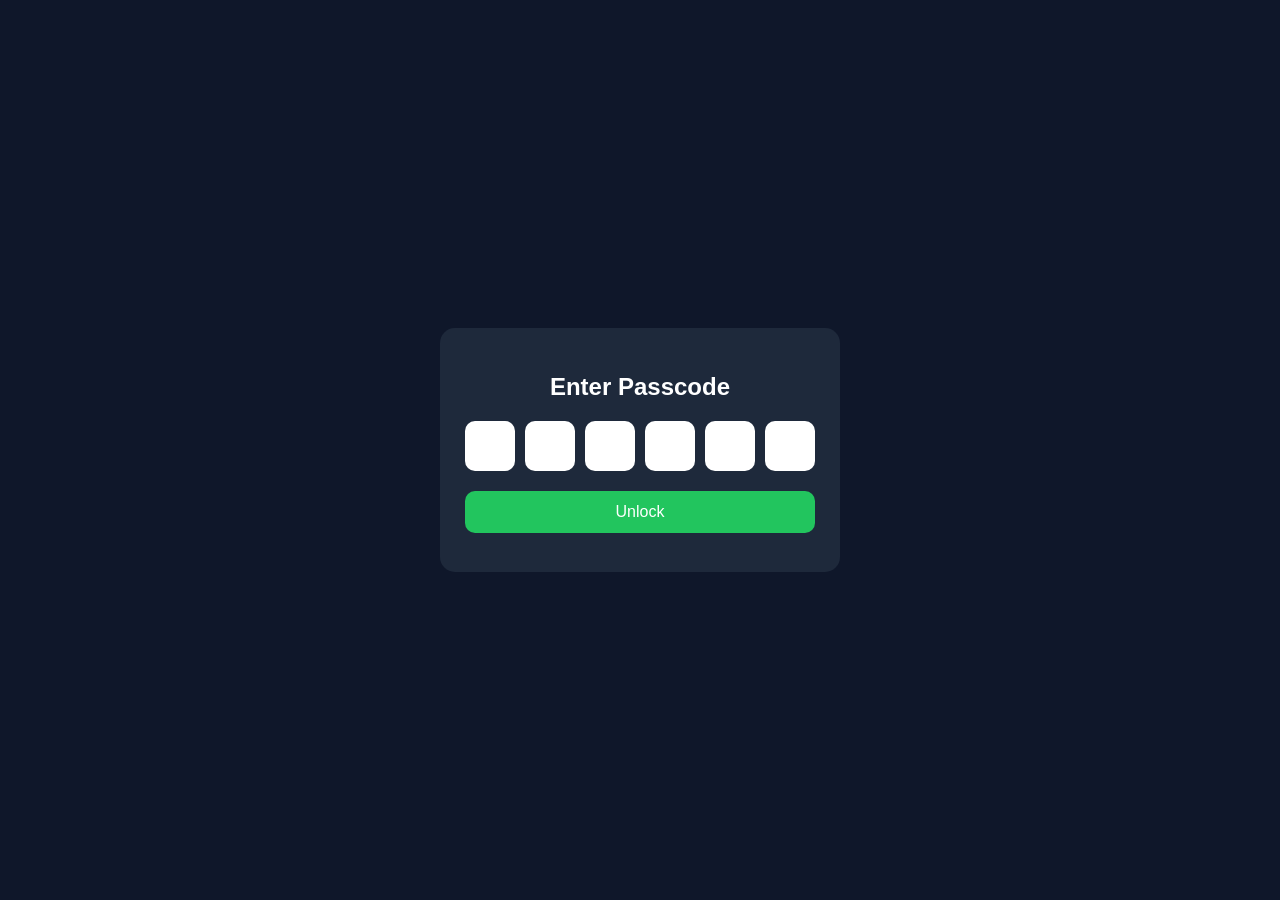
==== b1rthdayy/index.html @ ce08db2d "Update index.html" ====
<!DOCTYPE html>
<html lang="en">
<head>
<meta charset="UTF-8">
<meta name="viewport" content="width=device-width, initial-scale=1.0">
<title>Happy Birthday 🎂</title>
<link rel="icon" type="image/png" href="../images/birthday-cake-modified.png">
<link href="https://fonts.googleapis.com/css2?family=Poppins:wght@300;400;600&family=Dancing+Script:wght@700&display=swap" rel="stylesheet">
<link rel="stylesheet" href="../css/birthday.css">
</head>
<body>

<button class="btn toggle" onclick="toggleTheme()">🌙</button>

<!-- Page 1: Countdown -->
<div class="page countdown active" id="page1">
    <h1 id="count">3</h1>
</div>

<!-- Page 2: Cake -->
<div class="page" id="page2">
    <div class="card">
        <h1 class="title">Happy Birthday<br>Eden Ira 🎉</h1>
        <div id="cake" class="cake" onclick="changeCake()">🧁</div>
        <button class="btn" id="nextCakeBtn" onclick="nextPage()" disabled>Next</button>
    </div>
</div>

<!-- Page 3: Short Message typing -->
<div class="page" id="page3">
    <div class="card">
        <h2 id="message3" class="typing"></h2>
        <button class="btn" id="nextMsg3Btn" onclick="nextPage()" disabled>Next</button>
    </div>
</div>

<!-- Page 4: Gallery -->
<div class="page" id="page4">
    <div class="card">
        <h2>Memories 📸</h2>
        <div class="gallery" id="gallery">
            <img src="../images/Messenger_creation_2676B275-9C9B-4115-A849-0CD3FB883AC9.jpeg">
            <img src="../images/IMG_20260309_143331_185.jpg">
            <img src="../images/IMG_20260314_141701_776.jpg">
            <!--<img src="../images/IMG_20260314_145234_945.jpg">
            <img src="../images/IMG_20260314_140044_678.jpg">
            <img src="../images/IMG_20260303_121106_573.jpg>">-->
        </div>
        <button class="btn" id="nextGalleryBtn" onclick="nextPage()" disabled>Next</button>
    </div>
</div>

<!-- Page 5: Long Typing Message -->
<div class="page" id="page5">
    <div class="card">
        <h2 id="typing" class="typing"></h2>
        <button class="btn" id="nextTypingBtn" onclick="nextPage()" disabled>Next</button>
    </div>
</div>

<!-- Page 6: Gift + Spotify typing -->
<div class="page" id="page6">
    <div class="card">
        <h2 id="giftTitle">Tap the Gift 🎁</h2>
        <div id="giftBox" class="cake" onclick="openGift()">🎁</div>
        <p id="giftText" class="typing"></p>

        <div class="spotify-container" id="spotify">
            <iframe src="https://open.spotify.com/embed/track/1udOOSbJnytCdgvbgYOF5s"></iframe>
        </div>
    </div>
</div>

<audio id="birthdaySong" src="../audio/chamber-music.mp3"></audio>

<script src="../js/birthday.js"></script>
</body>
</html>
---- css/birthday.css ----
*{margin:0;padding:0;box-sizing:border-box;}
body{font-family:Poppins;background:linear-gradient(135deg,#ff9a9e,#fecfef,#fad0c4);min-height:100vh;overflow:hidden;color:#333;}
body::before{content:'';position:fixed;width:200%;height:200%;background:radial-gradient(circle,rgba(255,255,255,0.2) 2px,transparent 2px);background-size:50px 50px;animation:move 25s linear infinite;z-index:0;}
@keyframes move{from{transform:translate(0,0);}to{transform:translate(-200px,-200px);}}

/* dark mode */
.dark{background:linear-gradient(135deg,#1a1a2e,#16213e);color:white;}

/* pages */
.page{position:absolute;width:100%;height:100%;display:flex;justify-content:center;align-items:center;flex-direction:column;text-align:center;padding:20px;opacity:0;transform:translateX(100%);transition:0.7s ease;z-index:1;}
.page.active{opacity:1;transform:translateX(0);}
.page.prev{transform:translateX(-100%);}

/* card */
.card{background:rgba(255,255,255,0.85);backdrop-filter:blur(12px);padding:30px;border-radius:25px;box-shadow:0 15px 40px rgba(0,0,0,0.2);max-width:90%;width:350px;z-index:2;transition:all 0.5s ease;}

/* title */
.title{font-family:"Dancing Script";font-size:clamp(2rem,8vw,3.5rem);color:#ff4d6d;}

/* countdown */
.countdown h1{font-size:clamp(5rem,20vw,10rem);color:#ff4d6d;animation:bounce 1s infinite;}
@keyframes bounce{50%{transform:translateY(-20px);}}

/* cake */
.cake{font-size:clamp(5rem,18vw,9rem);cursor:pointer;transition:0.3s;}
.cake:hover{transform:scale(1.05);}

/* button */
.btn{margin-top:20px;padding:clamp(10px,2vw,15px) clamp(20px,5vw,30px);border:none;border-radius:30px;background:linear-gradient(45deg,#ff4d6d,#ff758f);color:white;font-weight:600;cursor:pointer;box-shadow:0 8px 20px rgba(255,77,109,0.4);transition:0.3s;}
.btn:hover:not(:disabled){transform:scale(1.08);}
.btn:disabled{opacity:0.5;cursor:not-allowed;}

/* gallery */
.gallery{display:flex;gap:10px;overflow-x:auto;padding:10px;scroll-behavior:smooth;}
.gallery img{width:clamp(80px,30vw,150px);border-radius:15px;}

/* typing */
.typing{font-size:clamp(0.9rem,3vw,1.1rem);line-height:1.6;text-align:center;max-height:300px;overflow-y:auto;padding:10px;}
.typing::after{content:'|';animation:blink 1s infinite;}
@keyframes blink{50%{opacity:0;}}

/* toggle */
.toggle{position:fixed;top:15px;right:15px;z-index:999;}

/* gift box fly away */
.flyAway {animation: flyAwayMove 1s forwards, flyAwayShrink 1s 1s forwards;}
@keyframes flyAwayMove {0% { transform: translate(0,0) rotate(0deg); opacity: 1; }100% { transform: translate(500px,-500px) rotate(720deg); opacity: 1; }}
@keyframes flyAwayShrink {0% { transform: translate(500px,-500px) scale(1); opacity: 1; }100% { transform: translate(500px,-500px) scale(0); opacity: 0; }}

/* responsive spotify */
.spotify-container{width:100%;max-width:350px;margin:15px auto 0;display:none;transition:all 0.5s ease;}
.spotify-container.show{display:block;}
.spotify-container iframe{width:100%;height:85px;border-radius:12px;}

/* small devices adjustments */
@media(max-width:400px){.card{padding:20px;}.btn{padding:10px 20px;}}
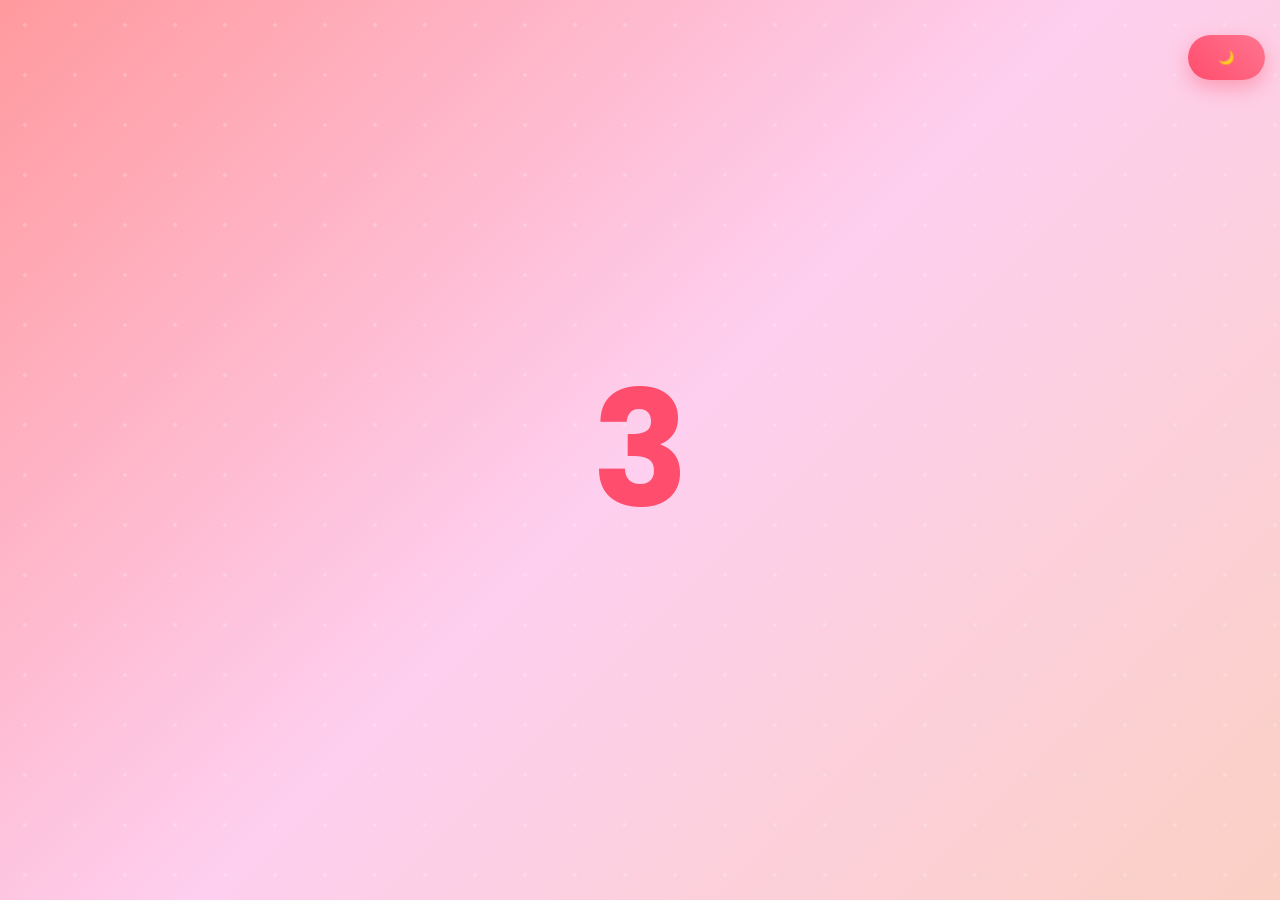
==== commit 55d6aec1: "Fix typo in image tag in index.html" ====
--- a/b1rthdayy/index.html
+++ b/b1rthdayy/index.html
@@ -42,9 +42,9 @@
             <img src="../images/Messenger_creation_2676B275-9C9B-4115-A849-0CD3FB883AC9.jpeg">
             <img src="../images/IMG_20260309_143331_185.jpg">
             <img src="../images/IMG_20260314_141701_776.jpg">
-            <!--<img src="../images/IMG_20260314_145234_945.jpg">
+            <img src="../images/IMG_20260314_145234_945.jpg">
             <img src="../images/IMG_20260314_140044_678.jpg">
-            <img src="../images/IMG_20260303_121106_573.jpg>">-->
+            <img src="../images/IMG_20260303_121106_573.jpg>l">
         </div>
         <button class="btn" id="nextGalleryBtn" onclick="nextPage()" disabled>Next</button>
     </div>
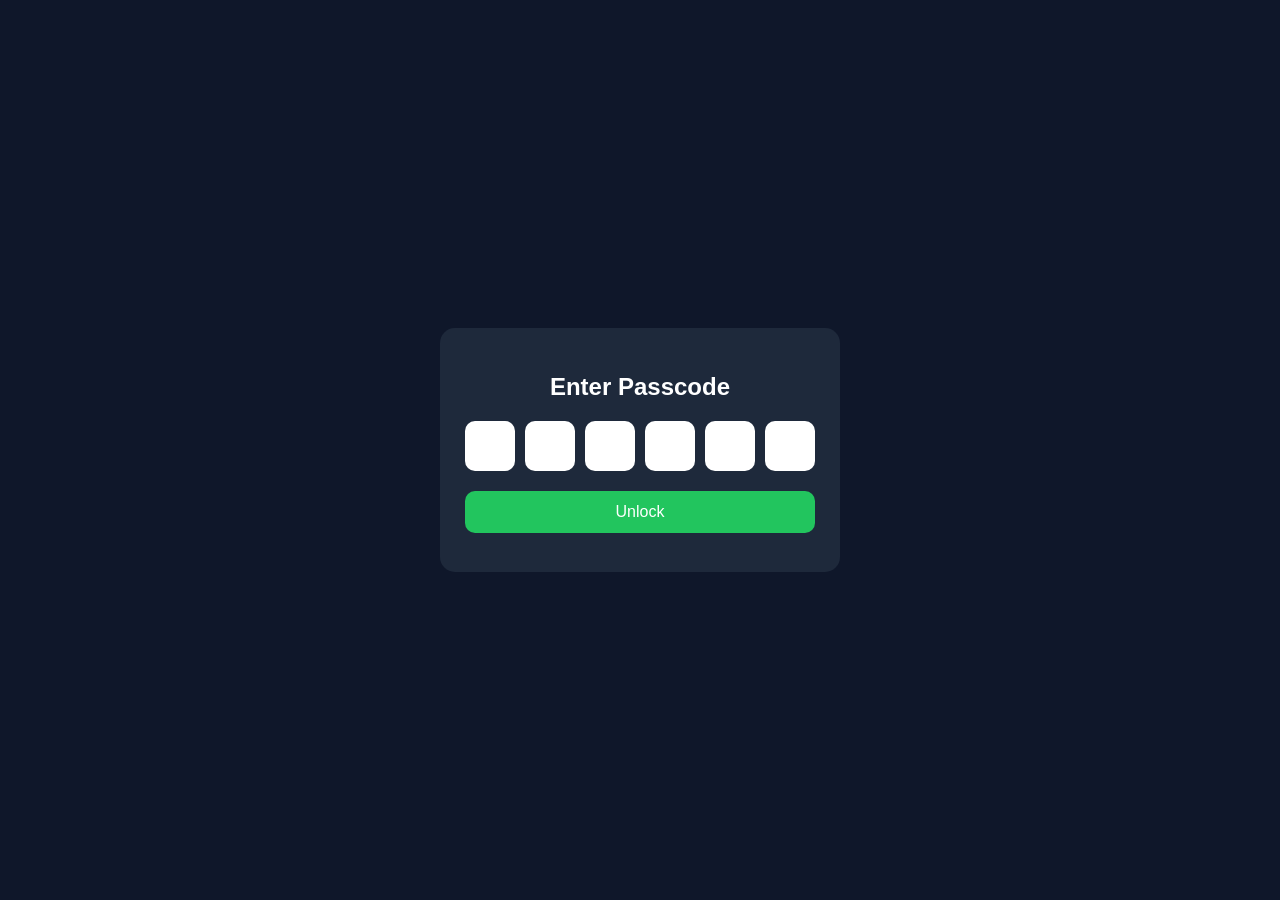
==== commit c8cc8333: "Update index.html" ====
--- a/b1rthdayy/index.html
+++ b/b1rthdayy/index.html
@@ -1,65 +1,83 @@
 <!DOCTYPE html>
 <html lang="en">
 <head>
-<meta charset="UTF-8">
-<meta name="viewport" content="width=device-width, initial-scale=1.0">
-<title>Happy Birthday 🎂</title>
-<link rel="icon" type="image/png" href="../images/birthday-cake-modified.png">
-<link href="https://fonts.googleapis.com/css2?family=Poppins:wght@300;400;600&family=Dancing+Script:wght@700&display=swap" rel="stylesheet">
-<link rel="stylesheet" href="../css/birthday.css">
+  <meta charset="UTF-8">
+  <meta name="viewport" content="width=device-width, initial-scale=1.0, user-scalable=no">
+  <title>Happy Birthday 🎂</title>
+  <link rel="icon" type="image/png" href="data:image/svg+xml,%3Csvg xmlns='http://www.w3.org/2000/svg' viewBox='0 0 100 100'%3E%3Ctext y='.9em' font-size='90'%3E🎂%3C/text%3E%3C/svg%3E">
+  <link href="https://fonts.googleapis.com/css2?family=Poppins:wght@300;400;600;700&family=Dancing+Script:wght@700&display=swap" rel="stylesheet">
+  <link rel="stylesheet" href="style.css">
 </head>
 <body>
 
-<button class="btn toggle" onclick="toggleTheme()">🌙</button>
+<button class="btn toggle" id="themeToggle">🌙</button>
 
 <!-- Page 1: Countdown -->
-<div class="page countdown active" id="page1">
-    <h1 id="count">3</h1>
+<div class="page countdown-page active" id="page1">
+  <h1 id="count">3</h1>
 </div>
 
 <!-- Page 2: Cake -->
 <div class="page" id="page2">
-    <div class="card">
-        <h1 class="title">Happy Birthday<br>Eden Ira 🎉</h1>
-        <div id="cake" class="cake" onclick="changeCake()">🧁</div>
-        <button class="btn" id="nextCakeBtn" onclick="nextPage()" disabled>Next</button>
-    </div>
+  <div class="card">
+    <h1 class="title">Happy Birthday<br>Eden Ira 🎉</h1>
+    <div id="cake" class="cake">🧁</div>
+    <button class="btn" id="nextCakeBtn" disabled>Next</button>
+  </div>
 </div>
 
 <!-- Page 3: Short Message typing -->
 <div class="page" id="page3">
-    <div class="card">
-        <h2 id="message3" class="typing"></h2>
-        <button class="btn" id="nextMsg3Btn" onclick="nextPage()" disabled>Next</button>
-    </div>
+  <div class="card">
+    <h2 id="message3" class="typing"></h2>
+    <button class="btn" id="nextMsg3Btn" disabled>Next</button>
+  </div>
 </div>
 
 <!-- Page 4: Gallery -->
 <div class="page" id="page4">
-    <div class="card">
-        <h2>Memories 📸</h2>
-        <div class="gallery" id="gallery">
-            <img src="../images/Messenger_creation_2676B275-9C9B-4115-A849-0CD3FB883AC9.jpeg">
-            <img src="../images/IMG_20260309_143331_185.jpg">
-            <img src="../images/IMG_20260314_141701_776.jpg">
-            <img src="../images/IMG_20260314_145234_945.jpg">
-            <img src="../images/IMG_20260314_140044_678.jpg">
-            <img src="../images/IMG_20260303_121106_573.jpg>l">
-        </div>
-        <button class="btn" id="nextGalleryBtn" onclick="nextPage()" disabled>Next</button>
+  <div class="card">
+    <h2>Memories 📸</h2>
+    <div class="gallery" id="gallery">
+      <!-- Using placeholder images since original paths may not exist -->
+      <img src="https://picsum.photos/id/20/150/150" alt="Memory 1">
+      <img src="https://picsum.photos/id/30/150/150" alt="Memory 2">
+      <img src="https://picsum.photos/id/40/150/150" alt="Memory 3">
+      <img src="https://picsum.photos/id/50/150/150" alt="Memory 4">
+      <img src="https://picsum.photos/id/60/150/150" alt="Memory 5">
+      <img src="https://picsum.photos/id/70/150/150" alt="Memory 6">
     </div>
+    <button class="btn" id="nextGalleryBtn" disabled>Next</button>
+  </div>
 </div>
 
 <!-- Page 5: Long Typing Message -->
 <div class="page" id="page5">
-    <div class="card">
-        <h2 id="typing" class="typing"></h2>
-        <button class="btn" id="nextTypingBtn" onclick="nextPage()" disabled>Next</button>
-    </div>
+  <div class="card">
+    <div id="typing" class="typing-long"></div>
+    <button class="btn" id="nextTypingBtn" disabled>Next</button>
+  </div>
 </div>
 
 <!-- Page 6: Gift + Spotify typing -->
 <div class="page" id="page6">
+  <div class="card">
+    <h2 id="giftTitle">Tap the Gift 🎁</h2>
+    <div id="giftBox" class="gift-box">🎁</div>
+    <p id="giftText" class="typing-gift"></p>
+    <div class="spotify-container" id="spotifyContainer">
+      <iframe src="https://open.spotify.com/embed/track/1udOOSbJnytCdgvbgYOF5s?utm_source=generator" allow="encrypted-media" loading="lazy"></iframe>
+    </div>
+  </div>
+</div>
+
+<audio id="birthdaySong" preload="auto">
+  <source src="https://www.soundhelix.com/examples/mp3/SoundHelix-Song-1.mp3" type="audio/mpeg">
+</audio>
+
+<script src="script.js"></script>
+</body>
+</html><div class="page" id="page6">
     <div class="card">
         <h2 id="giftTitle">Tap the Gift 🎁</h2>
         <div id="giftBox" class="cake" onclick="openGift()">🎁</div>
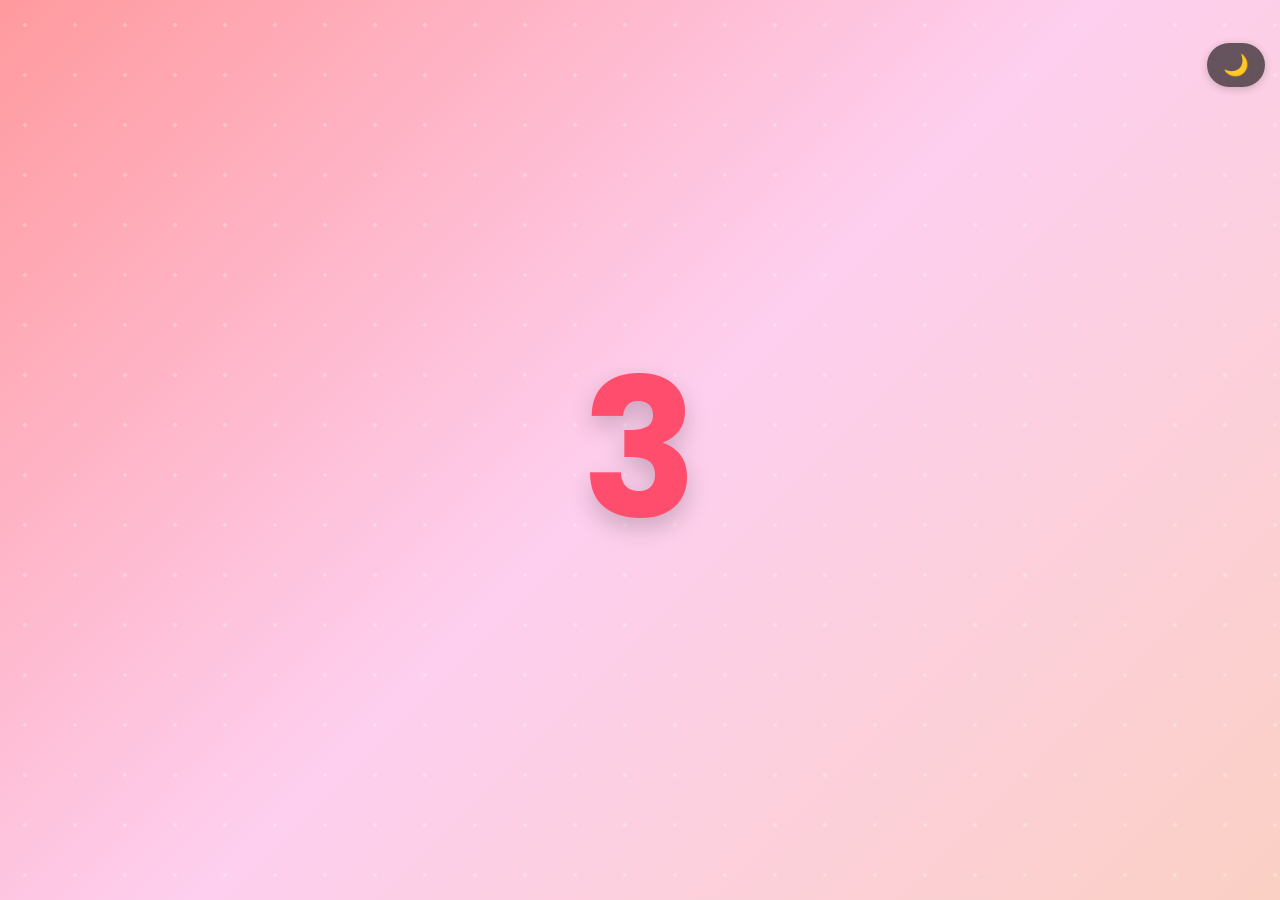
==== commit 51fe2726: "Update index.html" ====
--- a/b1rthdayy/index.html
+++ b/b1rthdayy/index.html
@@ -6,7 +6,7 @@
   <title>Happy Birthday 🎂</title>
   <link rel="icon" type="image/png" href="data:image/svg+xml,%3Csvg xmlns='http://www.w3.org/2000/svg' viewBox='0 0 100 100'%3E%3Ctext y='.9em' font-size='90'%3E🎂%3C/text%3E%3C/svg%3E">
   <link href="https://fonts.googleapis.com/css2?family=Poppins:wght@300;400;600;700&family=Dancing+Script:wght@700&display=swap" rel="stylesheet">
-  <link rel="stylesheet" href="style.css">
+  <link rel="stylesheet" href="../css/birthday.css">
 </head>
 <body>
 
@@ -29,7 +29,7 @@
 <!-- Page 3: Short Message typing -->
 <div class="page" id="page3">
   <div class="card">
-    <h2 id="message3" class="typing"></h2>
+    <div id="message3" class="typing"></div>
     <button class="btn" id="nextMsg3Btn" disabled>Next</button>
   </div>
 </div>
@@ -39,7 +39,6 @@
   <div class="card">
     <h2>Memories 📸</h2>
     <div class="gallery" id="gallery">
-      <!-- Using placeholder images since original paths may not exist -->
       <img src="https://picsum.photos/id/20/150/150" alt="Memory 1">
       <img src="https://picsum.photos/id/30/150/150" alt="Memory 2">
       <img src="https://picsum.photos/id/40/150/150" alt="Memory 3">
@@ -64,7 +63,7 @@
   <div class="card">
     <h2 id="giftTitle">Tap the Gift 🎁</h2>
     <div id="giftBox" class="gift-box">🎁</div>
-    <p id="giftText" class="typing-gift"></p>
+    <div id="giftText" class="typing-gift"></div>
     <div class="spotify-container" id="spotifyContainer">
       <iframe src="https://open.spotify.com/embed/track/1udOOSbJnytCdgvbgYOF5s?utm_source=generator" allow="encrypted-media" loading="lazy"></iframe>
     </div>
@@ -75,22 +74,6 @@
   <source src="https://www.soundhelix.com/examples/mp3/SoundHelix-Song-1.mp3" type="audio/mpeg">
 </audio>
 
-<script src="script.js"></script>
-</body>
-</html><div class="page" id="page6">
-    <div class="card">
-        <h2 id="giftTitle">Tap the Gift 🎁</h2>
-        <div id="giftBox" class="cake" onclick="openGift()">🎁</div>
-        <p id="giftText" class="typing"></p>
-
-        <div class="spotify-container" id="spotify">
-            <iframe src="https://open.spotify.com/embed/track/1udOOSbJnytCdgvbgYOF5s"></iframe>
-        </div>
-    </div>
-</div>
-
-<audio id="birthdaySong" src="../audio/chamber-music.mp3"></audio>
-
 <script src="../js/birthday.js"></script>
 </body>
 </html>
--- a/css/birthday.css
+++ b/css/birthday.css
@@ -0,0 +1,303 @@
+* {
+  margin: 0;
+  padding: 0;
+  box-sizing: border-box;
+}
+
+body {
+  font-family: 'Poppins', sans-serif;
+  background: linear-gradient(135deg, #ff9a9e, #fecfef, #fad0c4);
+  min-height: 100vh;
+  overflow: hidden;
+  color: #2d2f3b;
+  transition: background 0.4s ease, color 0.3s ease;
+}
+
+body.dark {
+  background: linear-gradient(135deg, #1a1a2e, #16213e, #0f3460);
+  color: #f0f0f0;
+}
+
+/* Animated background dots */
+body::before {
+  content: '';
+  position: fixed;
+  width: 200%;
+  height: 200%;
+  background: radial-gradient(circle, rgba(255, 255, 255, 0.25) 2px, transparent 2px);
+  background-size: 50px 50px;
+  animation: floatDots 22s linear infinite;
+  z-index: 0;
+  pointer-events: none;
+}
+
+@keyframes floatDots {
+  0% { transform: translate(0, 0); }
+  100% { transform: translate(-200px, -200px); }
+}
+
+/* Pages */
+.page {
+  position: absolute;
+  width: 100%;
+  height: 100%;
+  display: flex;
+  justify-content: center;
+  align-items: center;
+  flex-direction: column;
+  text-align: center;
+  padding: 20px;
+  opacity: 0;
+  transform: translateX(100%);
+  transition: transform 0.6s cubic-bezier(0.2, 0.9, 0.4, 1.1), opacity 0.5s ease;
+  z-index: 1;
+  overflow-y: auto;
+}
+
+.page.active {
+  opacity: 1;
+  transform: translateX(0);
+  z-index: 2;
+}
+
+.page.prev {
+  transform: translateX(-100%);
+}
+
+/* Countdown specific */
+.countdown-page h1 {
+  font-size: clamp(5rem, 20vw, 12rem);
+  color: #ff4d6d;
+  animation: bounceHeart 1s infinite ease;
+  text-shadow: 0 10px 25px rgba(0, 0, 0, 0.2);
+}
+
+@keyframes bounceHeart {
+  0%, 100% { transform: translateY(0); }
+  50% { transform: translateY(-25px); }
+}
+
+/* Card */
+.card {
+  background: rgba(255, 255, 255, 0.88);
+  backdrop-filter: blur(14px);
+  padding: 30px 25px;
+  border-radius: 40px;
+  box-shadow: 0 25px 45px rgba(0, 0, 0, 0.2);
+  max-width: 92%;
+  width: 380px;
+  transition: all 0.3s;
+  border: 1px solid rgba(255, 255, 255, 0.5);
+}
+
+body.dark .card {
+  background: rgba(25, 25, 45, 0.85);
+  backdrop-filter: blur(14px);
+  border: 1px solid rgba(255, 255, 255, 0.2);
+}
+
+/* Title */
+.title {
+  font-family: 'Dancing Script', cursive;
+  font-size: clamp(2rem, 8vw, 3.5rem);
+  color: #ff4d6d;
+  margin-bottom: 15px;
+}
+
+body.dark .title {
+  color: #ff8fa3;
+}
+
+/* Cake & Gift */
+.cake, .gift-box {
+  font-size: clamp(5rem, 18vw, 9rem);
+  cursor: pointer;
+  transition: transform 0.25s ease, filter 0.2s;
+  display: inline-block;
+}
+
+.cake:hover, .gift-box:hover {
+  transform: scale(1.08);
+  filter: drop-shadow(0 8px 20px rgba(0, 0, 0, 0.2));
+}
+
+/* Fly away animation for gift */
+.flyAway {
+  animation: flyRocket 0.9s forwards cubic-bezier(0.55, 0.085, 0.68, 0.53);
+}
+
+@keyframes flyRocket {
+  0% {
+    transform: translate(0, 0) rotate(0deg);
+    opacity: 1;
+  }
+  70% {
+    transform: translate(280px, -380px) rotate(380deg);
+    opacity: 0.9;
+  }
+  100% {
+    transform: translate(400px, -550px) rotate(540deg);
+    opacity: 0;
+    visibility: hidden;
+  }
+}
+
+/* Button */
+.btn {
+  margin-top: 28px;
+  padding: 12px 28px;
+  border: none;
+  border-radius: 60px;
+  background: linear-gradient(95deg, #ff4d6d, #ff758f);
+  color: white;
+  font-weight: 600;
+  font-size: 1rem;
+  cursor: pointer;
+  box-shadow: 0 8px 18px rgba(255, 77, 109, 0.4);
+  transition: 0.2s;
+  letter-spacing: 0.5px;
+}
+
+.btn:hover:not(:disabled) {
+  transform: scale(1.05);
+  background: linear-gradient(95deg, #ff3357, #ff5e7c);
+  box-shadow: 0 10px 22px rgba(255, 77, 109, 0.6);
+}
+
+.btn:disabled {
+  opacity: 0.5;
+  cursor: not-allowed;
+  transform: none;
+}
+
+/* Toggle button */
+.toggle {
+  position: fixed;
+  top: 18px;
+  right: 18px;
+  z-index: 999;
+  background: rgba(0, 0, 0, 0.6);
+  backdrop-filter: blur(8px);
+  box-shadow: 0 2px 8px rgba(0, 0, 0, 0.2);
+  padding: 10px 16px;
+  font-size: 1.3rem;
+}
+
+/* Gallery */
+.gallery {
+  display: flex;
+  gap: 14px;
+  overflow-x: auto;
+  padding: 12px 5px;
+  scroll-behavior: smooth;
+  margin: 15px 0 5px;
+  border-radius: 28px;
+}
+
+.gallery img {
+  width: clamp(90px, 28vw, 140px);
+  height: 130px;
+  object-fit: cover;
+  border-radius: 24px;
+  box-shadow: 0 6px 12px rgba(0, 0, 0, 0.15);
+  transition: 0.2s;
+}
+
+.gallery img:hover {
+  transform: scale(1.02);
+}
+
+/* Typing effect containers */
+.typing, .typing-long, .typing-gift {
+  font-size: clamp(0.95rem, 3.5vw, 1.2rem);
+  line-height: 1.6;
+  text-align: center;
+  max-height: 300px;
+  overflow-y: auto;
+  padding: 12px;
+  white-space: pre-wrap;
+  word-break: break-word;
+  font-weight: 500;
+}
+
+.typing-long {
+  font-size: 0.95rem;
+  max-height: 350px;
+}
+
+.typing::after, .typing-long::after, .typing-gift::after {
+  content: '|';
+  animation: blinkCursor 0.9s infinite;
+  font-weight: 300;
+}
+
+@keyframes blinkCursor {
+  0%, 100% { opacity: 1; }
+  50% { opacity: 0; }
+}
+
+/* Spotify embed */
+.spotify-container {
+  width: 100%;
+  max-width: 340px;
+  margin: 18px auto 0;
+  display: none;
+  transition: all 0.4s;
+}
+
+.spotify-container.show {
+  display: block;
+  animation: fadeSlideUp 0.5s ease;
+}
+
+@keyframes fadeSlideUp {
+  from {
+    opacity: 0;
+    transform: translateY(15px);
+  }
+  to {
+    opacity: 1;
+    transform: translateY(0);
+  }
+}
+
+.spotify-container iframe {
+  width: 100%;
+  height: 80px;
+  border-radius: 16px;
+  border: none;
+}
+
+/* Responsive touches */
+@media (max-width: 480px) {
+  .card {
+    padding: 22px 18px;
+    width: 92%;
+  }
+  .btn {
+    padding: 10px 20px;
+    font-size: 0.9rem;
+  }
+  .gallery img {
+    height: 110px;
+  }
+}/* typing */
+.typing{font-size:clamp(0.9rem,3vw,1.1rem);line-height:1.6;text-align:center;max-height:300px;overflow-y:auto;padding:10px;}
+.typing::after{content:'|';animation:blink 1s infinite;}
+@keyframes blink{50%{opacity:0;}}
+
+/* toggle */
+.toggle{position:fixed;top:15px;right:15px;z-index:999;}
+
+/* gift box fly away */
+.flyAway {animation: flyAwayMove 1s forwards, flyAwayShrink 1s 1s forwards;}
+@keyframes flyAwayMove {0% { transform: translate(0,0) rotate(0deg); opacity: 1; }100% { transform: translate(500px,-500px) rotate(720deg); opacity: 1; }}
+@keyframes flyAwayShrink {0% { transform: translate(500px,-500px) scale(1); opacity: 1; }100% { transform: translate(500px,-500px) scale(0); opacity: 0; }}
+
+/* responsive spotify */
+.spotify-container{width:100%;max-width:350px;margin:15px auto 0;display:none;transition:all 0.5s ease;}
+.spotify-container.show{display:block;}
+.spotify-container iframe{width:100%;height:85px;border-radius:12px;}
+
+/* small devices adjustments */
+@media(max-width:400px){.card{padding:20px;}.btn{padding:10px 20px;}}
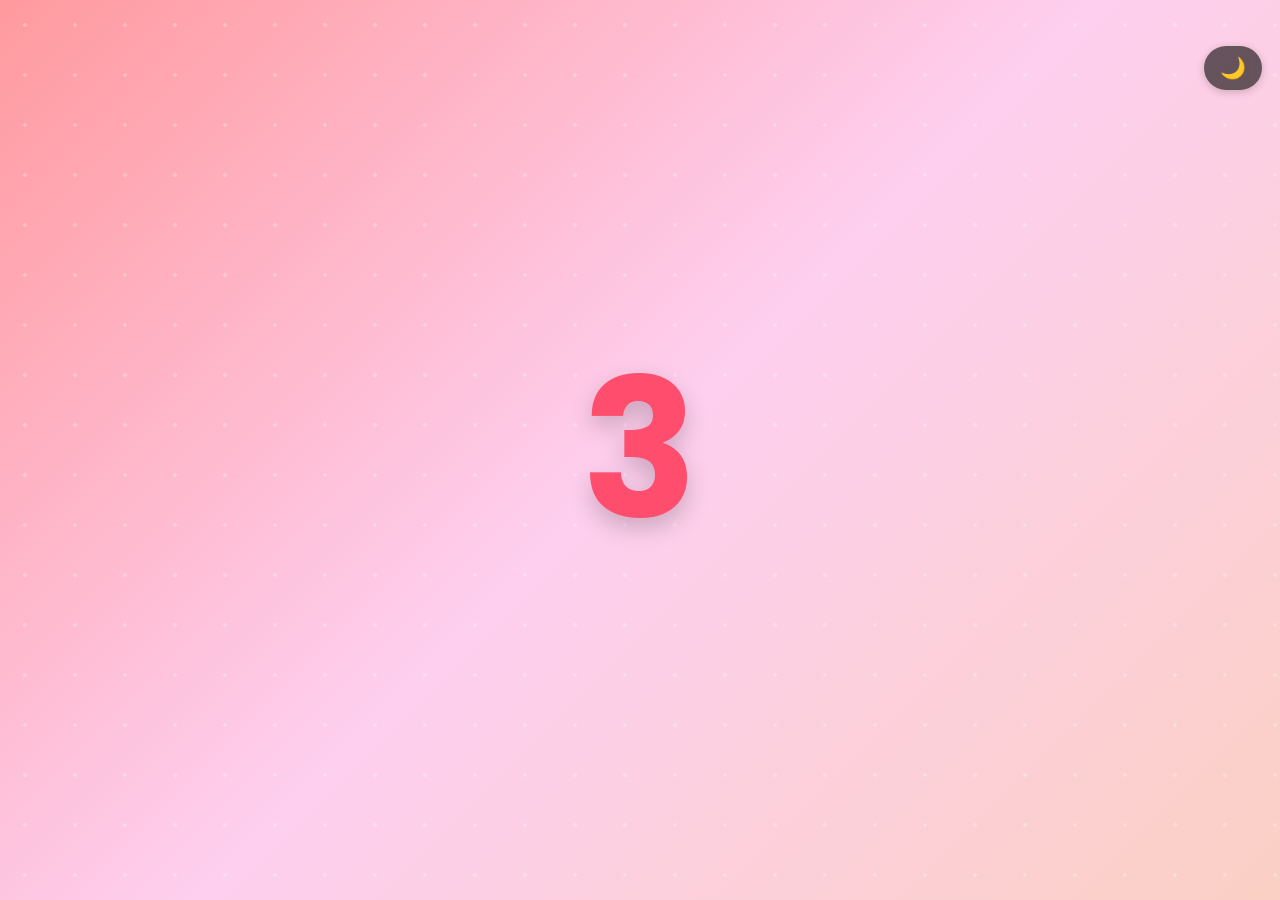
==== commit d05336a4: "Update index.html" ====
--- a/b1rthdayy/index.html
+++ b/b1rthdayy/index.html
@@ -34,22 +34,6 @@
   </div>
 </div>
 
-<!-- Page 4: Gallery -->
-<div class="page" id="page4">
-  <div class="card">
-    <h2>Memories 📸</h2>
-    <div class="gallery" id="gallery">
-      <img src="https://picsum.photos/id/20/150/150" alt="Memory 1">
-      <img src="https://picsum.photos/id/30/150/150" alt="Memory 2">
-      <img src="https://picsum.photos/id/40/150/150" alt="Memory 3">
-      <img src="https://picsum.photos/id/50/150/150" alt="Memory 4">
-      <img src="https://picsum.photos/id/60/150/150" alt="Memory 5">
-      <img src="https://picsum.photos/id/70/150/150" alt="Memory 6">
-    </div>
-    <button class="btn" id="nextGalleryBtn" disabled>Next</button>
-  </div>
-</div>
-
 <!-- Page 5: Long Typing Message -->
 <div class="page" id="page5">
   <div class="card">
--- a/css/birthday.css
+++ b/css/birthday.css
@@ -18,7 +18,17 @@
   color: #f0f0f0;
 }
 
-/* Animated background dots */
+body.dark .card {
+  background: rgba(25, 25, 45, 0.9);
+  backdrop-filter: blur(14px);
+  border: 1px solid rgba(255, 255, 255, 0.2);
+}
+
+body.dark .title {
+  color: #ff8fa3;
+}
+
+/* Animated background */
 body::before {
   content: '';
   position: fixed;
@@ -64,7 +74,7 @@
   transform: translateX(-100%);
 }
 
-/* Countdown specific */
+/* Countdown */
 .countdown-page h1 {
   font-size: clamp(5rem, 20vw, 12rem);
   color: #ff4d6d;
@@ -90,22 +100,11 @@
   border: 1px solid rgba(255, 255, 255, 0.5);
 }
 
-body.dark .card {
-  background: rgba(25, 25, 45, 0.85);
-  backdrop-filter: blur(14px);
-  border: 1px solid rgba(255, 255, 255, 0.2);
-}
-
-/* Title */
 .title {
   font-family: 'Dancing Script', cursive;
   font-size: clamp(2rem, 8vw, 3.5rem);
   color: #ff4d6d;
   margin-bottom: 15px;
-}
-
-body.dark .title {
-  color: #ff8fa3;
 }
 
 /* Cake & Gift */
@@ -121,7 +120,7 @@
   filter: drop-shadow(0 8px 20px rgba(0, 0, 0, 0.2));
 }
 
-/* Fly away animation for gift */
+/* Fly away animation */
 .flyAway {
   animation: flyRocket 0.9s forwards cubic-bezier(0.55, 0.085, 0.68, 0.53);
 }
@@ -201,13 +200,14 @@
   border-radius: 24px;
   box-shadow: 0 6px 12px rgba(0, 0, 0, 0.15);
   transition: 0.2s;
+  flex-shrink: 0;
 }
 
 .gallery img:hover {
   transform: scale(1.02);
 }
 
-/* Typing effect containers */
+/* Typing containers */
 .typing, .typing-long, .typing-gift {
   font-size: clamp(0.95rem, 3.5vw, 1.2rem);
   line-height: 1.6;
@@ -218,6 +218,7 @@
   white-space: pre-wrap;
   word-break: break-word;
   font-weight: 500;
+  min-height: 120px;
 }
 
 .typing-long {
@@ -236,7 +237,7 @@
   50% { opacity: 0; }
 }
 
-/* Spotify embed */
+/* Spotify */
 .spotify-container {
   width: 100%;
   max-width: 340px;
@@ -268,7 +269,7 @@
   border: none;
 }
 
-/* Responsive touches */
+/* Responsive */
 @media (max-width: 480px) {
   .card {
     padding: 22px 18px;
@@ -281,23 +282,4 @@
   .gallery img {
     height: 110px;
   }
-}/* typing */
-.typing{font-size:clamp(0.9rem,3vw,1.1rem);line-height:1.6;text-align:center;max-height:300px;overflow-y:auto;padding:10px;}
-.typing::after{content:'|';animation:blink 1s infinite;}
-@keyframes blink{50%{opacity:0;}}
-
-/* toggle */
-.toggle{position:fixed;top:15px;right:15px;z-index:999;}
-
-/* gift box fly away */
-.flyAway {animation: flyAwayMove 1s forwards, flyAwayShrink 1s 1s forwards;}
-@keyframes flyAwayMove {0% { transform: translate(0,0) rotate(0deg); opacity: 1; }100% { transform: translate(500px,-500px) rotate(720deg); opacity: 1; }}
-@keyframes flyAwayShrink {0% { transform: translate(500px,-500px) scale(1); opacity: 1; }100% { transform: translate(500px,-500px) scale(0); opacity: 0; }}
-
-/* responsive spotify */
-.spotify-container{width:100%;max-width:350px;margin:15px auto 0;display:none;transition:all 0.5s ease;}
-.spotify-container.show{display:block;}
-.spotify-container iframe{width:100%;height:85px;border-radius:12px;}
-
-/* small devices adjustments */
-@media(max-width:400px){.card{padding:20px;}.btn{padding:10px 20px;}}
+}
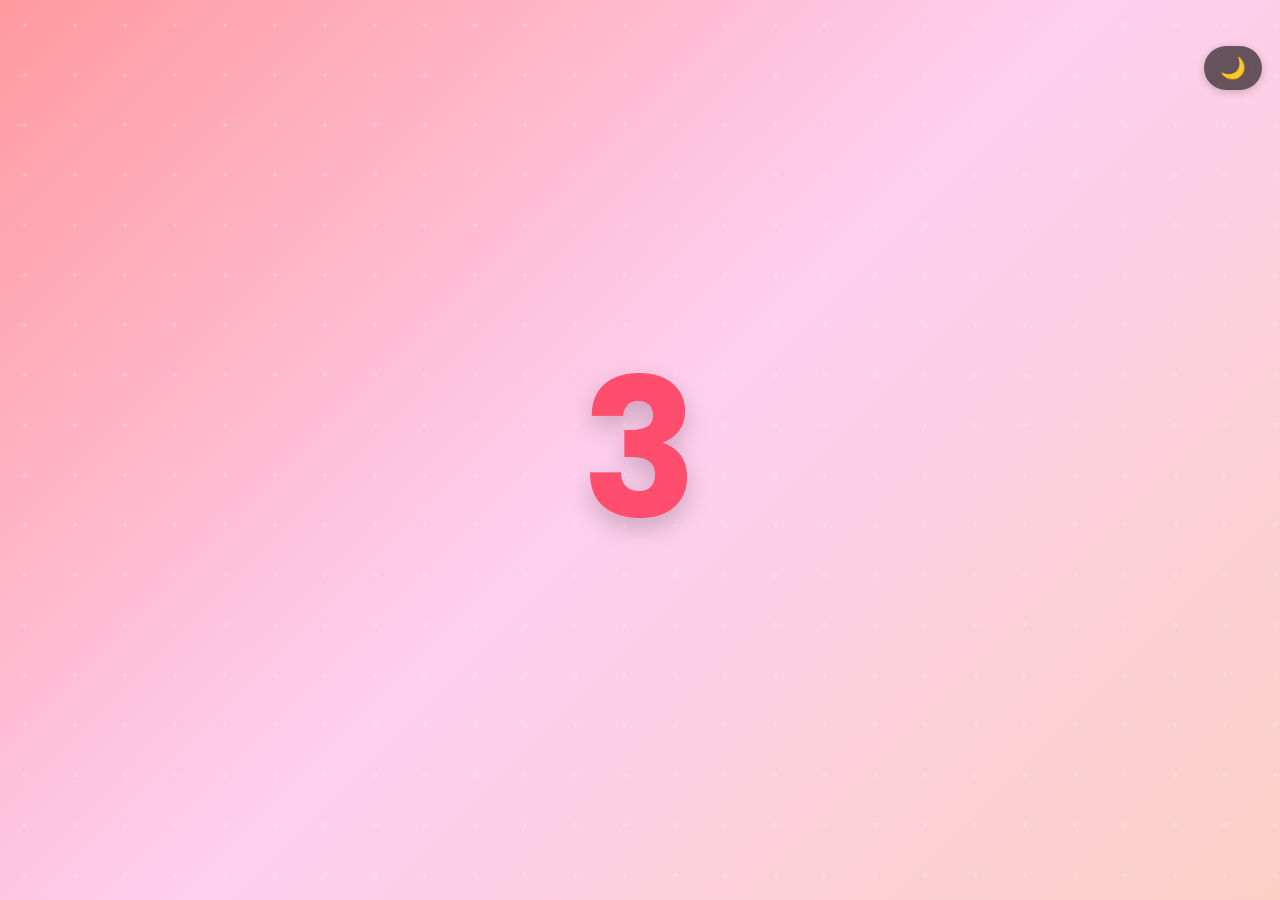
==== commit f9b09ac2: "Update index.html" ====
--- a/b1rthdayy/index.html
+++ b/b1rthdayy/index.html
@@ -35,7 +35,7 @@
 </div>
 
 <!-- Page 5: Long Typing Message -->
-<div class="page" id="page5">
+<div class="page" id="page4">
   <div class="card">
     <div id="typing" class="typing-long"></div>
     <button class="btn" id="nextTypingBtn" disabled>Next</button>
@@ -43,7 +43,7 @@
 </div>
 
 <!-- Page 6: Gift + Spotify typing -->
-<div class="page" id="page6">
+<div class="page" id="page5">
   <div class="card">
     <h2 id="giftTitle">Tap the Gift 🎁</h2>
     <div id="giftBox" class="gift-box">🎁</div>
